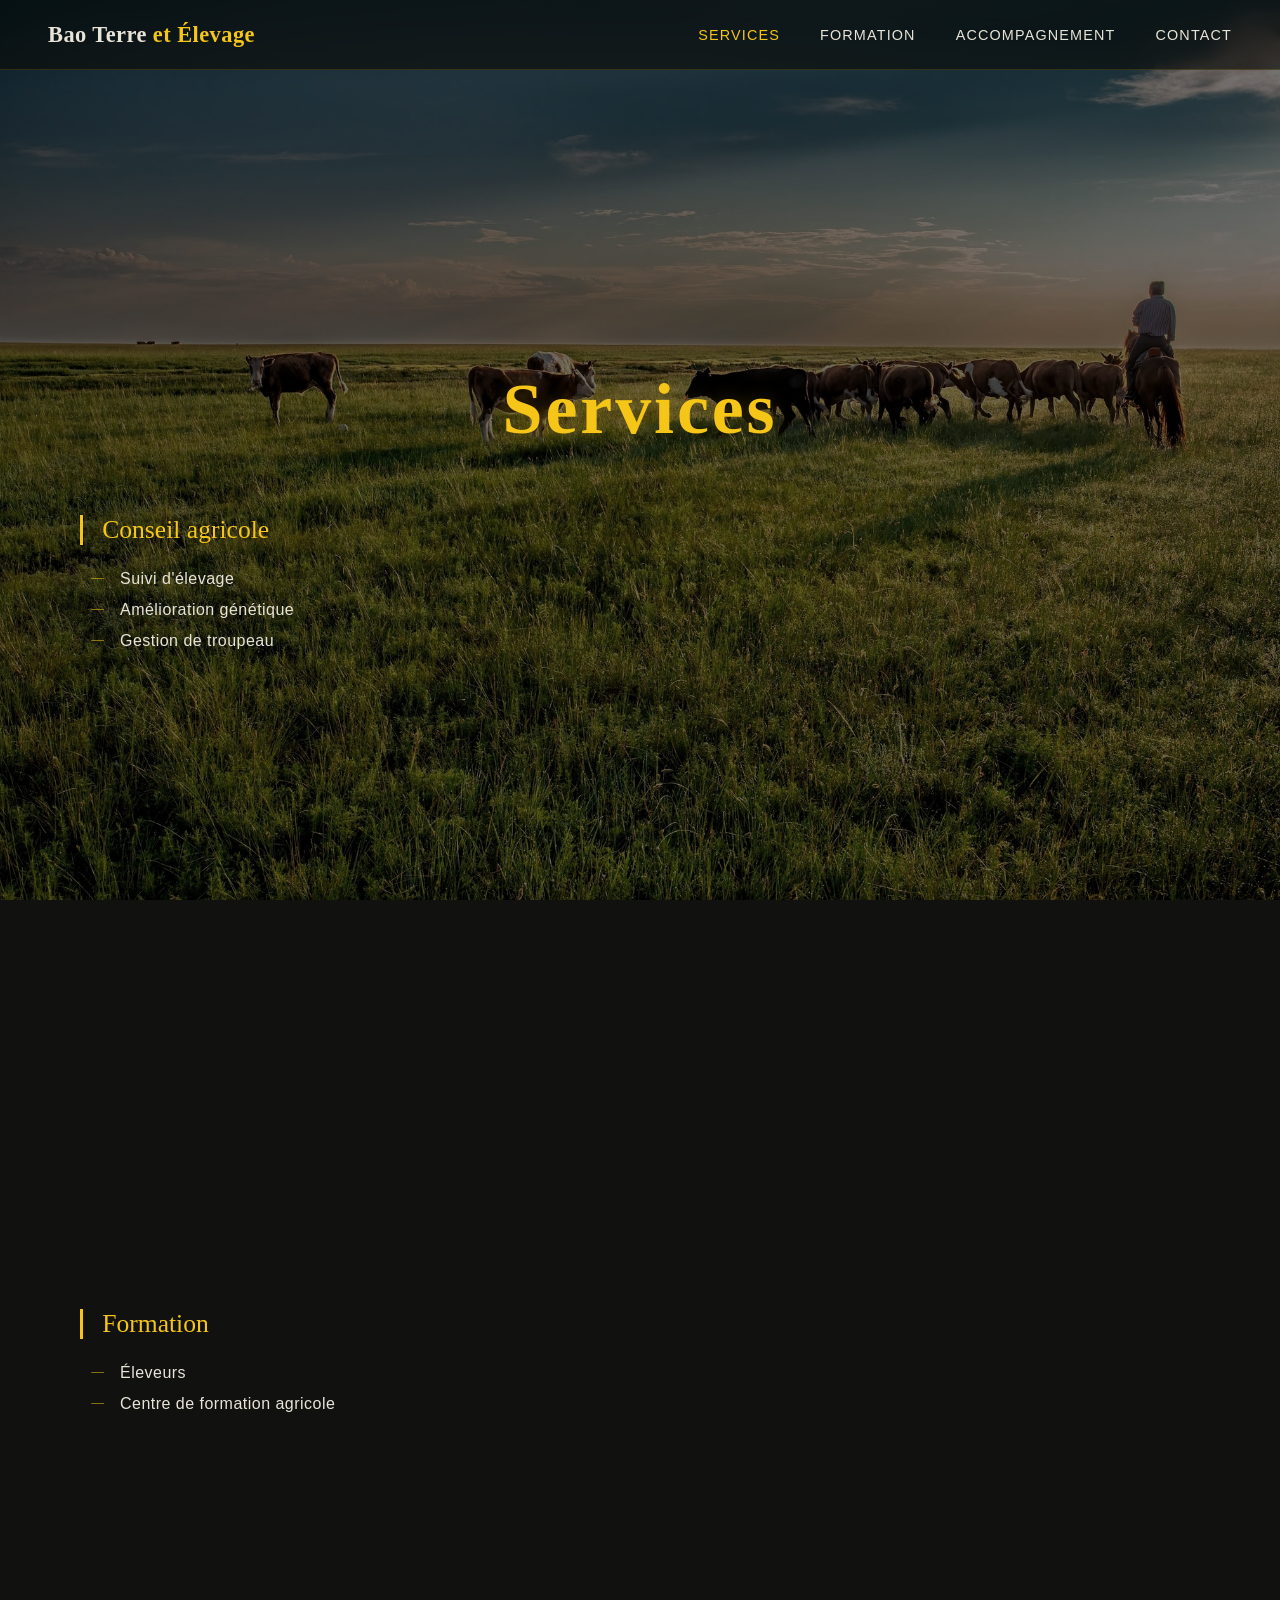
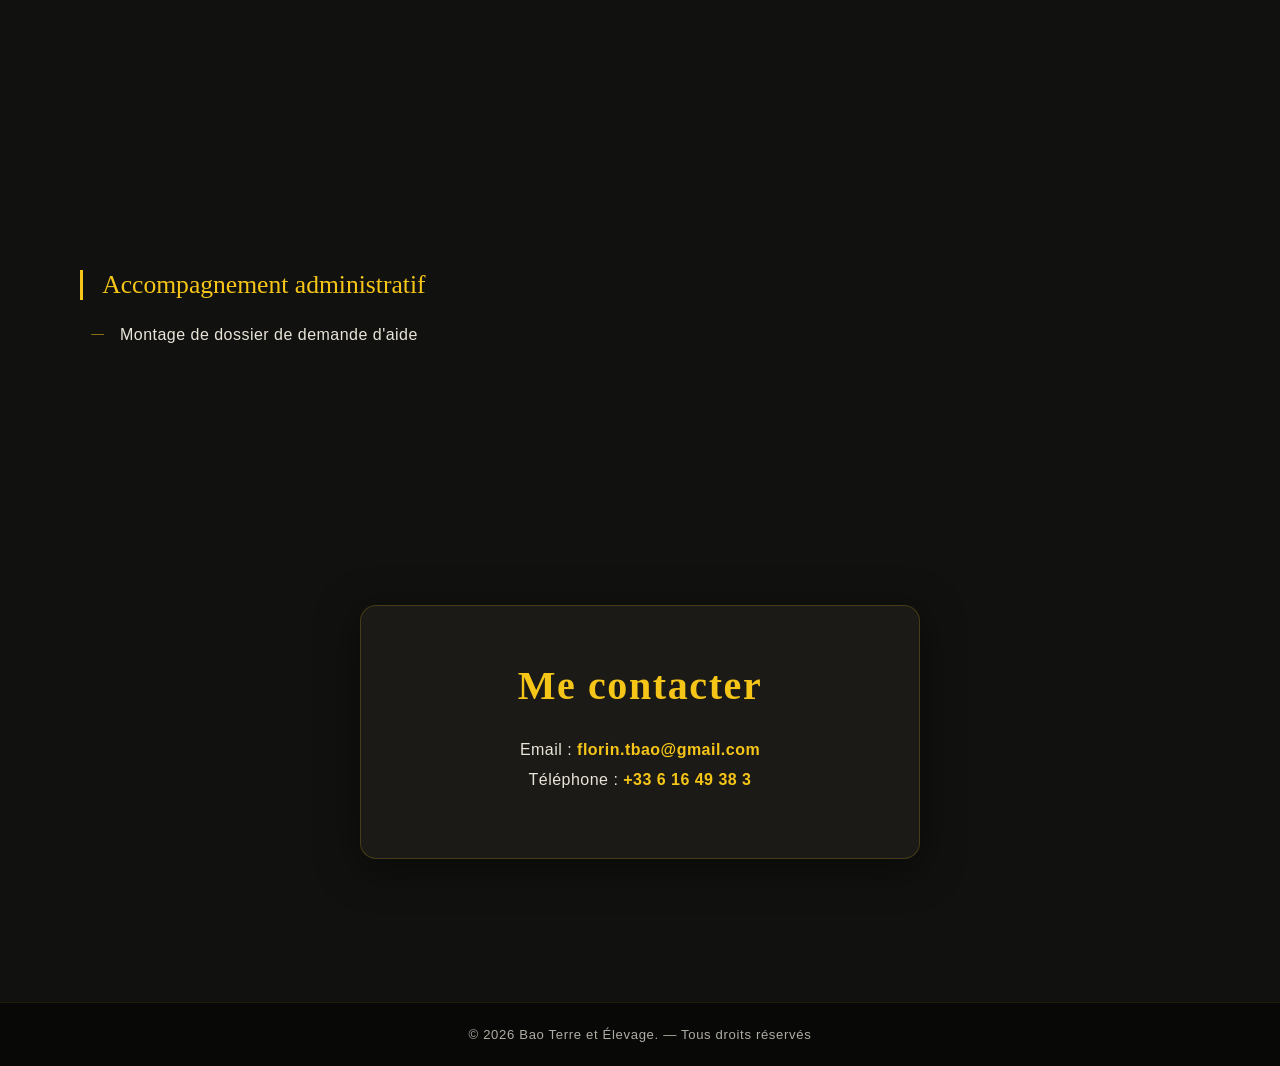
==== index.html @ 06ce4ae7 "update" ====
<!DOCTYPE html>
<html lang="fr">

<head>
    <meta charset="UTF-8">
    <meta name="viewport" content="width=device-width, initial-scale=1.0">
    <title>Bao Terre et Élevage</title>
    <link rel="stylesheet" href="style.css">
    <meta name="google-site-verification" content="wOjjCbcSvOxPeCUPEWDc3gzyTgYPYAbH4DZoTbmp6Kk" />
</head>

<body>
    <img src="Background/backroundimage.jpg" alt="backroundimage">
    
        <header>
        <div class="menu" id="menu">
            <a href="#" class="logo">Bao Terre <span>et</span> <span>Élevage</span></a>
        </div>
        <nav class="nav_link">
            <ul >
                <li><a href="#service" >Services</a></li>
                <li><a href="#formation" >Formation</a></li>
                <li><a href="#admin" >Accompagnement</a></li>
                <li><a href="#contact" >Contact</a></li>
            </ul>

        </nav>
    </header>
    <main>
        <section class="service" id="service">
            <h1>Services</h1>
            <h3>Conseil agricole</h3>
            <ul>
                <li>Suivi d'élevage</li>
                <li>Amélioration génétique</li>
                <li>Gestion de troupeau</li>
            </ul>

        </section>
        <section class="formation" id="formation">
            <h3>Formation</h3>
            <ul>
                <li>Éleveurs</li>
                <li>Centre de formation agricole</li>
            </ul>
        </section>
        <section class="admin" id="admin">
            <h3>Accompagnement administratif</h3>
            <ul>
                <li>Montage de dossier de demande d'aide</li>
            </ul>
        </section>
                <section class="contact" id="contact">
            <div class="contact-card">
                <h1>Me contacter</h1>
                <p>Email : <a href="mailto:florin.tbao@gmail.com">florin.tbao@gmail.com</a></p>
                <p>Téléphone : <a href="tel:+33616493833">+33 6 16 49 38 3</a></p>
            </div>
        </section>
    </main>

    <footer class="footer">
        <p><p class="footer__copy">© 2026 Bao Terre et Élevage. — Tous droits réservés</p> </p>
    </footer>

    <script src="script.js"></script>
</body>

</html>
---- style.css ----
*, *::before, *::after {
  margin: 0;
  padding: 0;
  box-sizing: border-box;
}

:root {
  --gold: #f5c518;
  --gold-light: #ffd740;
  --dark: #111110;
  --dark-card: rgba(30, 28, 24, 0.88);
  --text-light: #e8e4d8;
  --text-muted: rgba(232, 228, 216, 0.75);
  --font-display: 'Playfair Display', Georgia, serif;
  --font-body: 'Lato', 'Helvetica Neue', sans-serif;
}

html {
  scroll-behavior: smooth;
}

body {
  font-family: var(--font-body);
  background-color: var(--dark);
  color: var(--text-light);
  overflow-x: hidden;
}

@import url('https://fonts.googleapis.com/css2?family=Playfair+Display:wght@400;700&family=Lato:wght@300;400;700&display=swap');


body > img:first-child {
  position: fixed;
  top: 0;
  left: 0;
  width: 100%;
  height: 100%;
  object-fit: cover;
  z-index: -2;
  filter: brightness(0.45) saturate(0.9);
}


header {
  position: fixed;
  top: 0;
  left: 0;
  width: 100%;
  z-index: 100;
  display: flex;
  align-items: center;
  justify-content: space-between;
  padding: 0 3rem;
  height: 70px;
  background: rgba(10, 10, 8, 0.6);
  backdrop-filter: blur(10px);
  -webkit-backdrop-filter: blur(10px);
  border-bottom: 1px solid rgba(245, 197, 24, 0.15);
  transition: background 0.3s ease;
}

header.scrolled {
  background: rgba(10, 10, 8, 0.92);
}

.logo {
  font-family: var(--font-display);
  font-size: 1.4rem;
  font-weight: 700;
  color: var(--text-light);
  text-decoration: none;
  letter-spacing: 0.02em;
}

.logo span {
  color: var(--gold);
}

.nav_link ul {
  display: flex;
  list-style: none;
  gap: 2.5rem;
}

.nav_link a {
  font-family: var(--font-body);
  font-size: 0.9rem;
  font-weight: 400;
  letter-spacing: 0.08em;
  text-transform: uppercase;
  color: var(--text-light);
  text-decoration: none;
  position: relative;
  transition: color 0.25s ease;
}

.nav_link a::after {
  content: '';
  position: absolute;
  bottom: -4px;
  left: 0;
  width: 0;
  height: 1px;
  background: var(--gold);
  transition: width 0.3s ease;
}

.nav_link a:hover {
  color: var(--gold);
}

.nav_link a:hover::after {
  width: 100%;
}


main {
  padding-top: 70px;
}


section {
  min-height: 100vh;
  display: flex;
  flex-direction: column;
  justify-content: center;
  padding: 6rem 5rem;
  position: relative;
}


.service {
  padding-top: 8rem;
}

.service h1 {
  font-family: var(--font-display);
  font-size: clamp(2.5rem, 6vw, 4.5rem);
  font-weight: 700;
  color: var(--gold);
  text-align: center;
  margin-bottom: 4rem;
  letter-spacing: 0.04em;
  text-shadow: 0 2px 20px rgba(245, 197, 24, 0.3);
  opacity: 0;
  transform: translateY(30px);
  animation: fadeUp 0.8s ease forwards 0.2s;
}

.service h3,
.formation h3,
.admin h3 {
  font-family: var(--font-display);
  font-size: clamp(1.2rem, 2.5vw, 1.6rem);
  font-weight: 400;
  color: var(--gold);
  margin-bottom: 1.2rem;
  padding-left: 1.2rem;
  border-left: 3px solid var(--gold);
  opacity: 0;
  transform: translateX(-20px);
  animation: fadeRight 0.7s ease forwards 0.4s;
}

.service ul,
.formation ul,
.admin ul {
  list-style: none;
  padding-left: 1.5rem;
  margin-bottom: 3rem;
  opacity: 0;
  animation: fadeUp 0.7s ease forwards 0.6s;
}

.service ul li,
.formation ul li,
.admin ul li {
  font-size: 1rem;
  font-weight: 300;
  color: var(--text-light);
  padding: 0.4rem 0;
  padding-left: 1rem;
  letter-spacing: 0.03em;
  position: relative;
}

.service ul li::before,
.formation ul li::before,
.admin ul li::before {
  content: '—';
  position: absolute;
  left: -0.8rem;
  color: var(--gold);
  opacity: 0.6;
  font-size: 0.8rem;
}


.formation {
  padding-top: 2rem;
}


.admin {
  min-height: auto;
  padding-top: 0;
  padding-bottom: 4rem;
}


.contact {
  min-height: 60vh;
  justify-content: center;
  align-items: center;
  padding: 4rem 2rem;
}

.contact-card {
  background: var(--dark-card);
  border: 1px solid rgba(245, 197, 24, 0.2);
  border-radius: 16px;
  padding: 3.5rem 4rem;
  text-align: center;
  max-width: 560px;
  width: 100%;
  backdrop-filter: blur(16px);
  -webkit-backdrop-filter: blur(16px);
  box-shadow: 0 8px 40px rgba(0, 0, 0, 0.5);
  opacity: 0;
  transform: translateY(40px);
  animation: fadeUp 0.9s ease forwards 0.2s;
}

.contact h1 {
  font-family: var(--font-display);
  font-size: clamp(1.8rem, 4vw, 2.5rem);
  font-weight: 700;
  color: var(--gold);
  margin-bottom: 2rem;
  letter-spacing: 0.04em;
}

.contact p {
  font-size: 1rem;
  font-weight: 300;
  color: var(--text-light);
  margin-bottom: 0.8rem;
  letter-spacing: 0.03em;
}

.contact a {
  color: var(--gold);
  text-decoration: none;
  font-weight: 700;
  transition: color 0.2s ease, text-shadow 0.2s ease;
}

.contact a:hover {
  color: var(--gold-light);
  text-shadow: 0 0 12px rgba(245, 197, 24, 0.5);
}


.footer {
  background: rgba(8, 8, 6, 0.85);
  border-top: 1px solid rgba(245, 197, 24, 0.1);
  padding: 1.5rem 2rem;
  text-align: center;
}

.footer__copy {
  font-size: 0.82rem;
  font-weight: 300;
  color: var(--text-muted);
  letter-spacing: 0.05em;
}


@keyframes fadeUp {
  to {
    opacity: 1;
    transform: translateY(0);
  }
}

@keyframes fadeRight {
  to {
    opacity: 1;
    transform: translateX(0);
  }
}


.reveal {
  opacity: 0;
  transform: translateY(30px);
  transition: opacity 0.7s ease, transform 0.7s ease;
}

.reveal.visible {
  opacity: 1;
  transform: translateY(0);
}


@media (max-width: 768px) {
  header {
    padding: 0 1.5rem;
    flex-wrap: wrap;
    height: auto;
    padding-top: 1rem;
    padding-bottom: 1rem;
    gap: 0.8rem;
  }

  .nav_link ul {
    gap: 1.2rem;
  }

  .nav_link a {
    font-size: 0.8rem;
  }

  section {
    padding: 5rem 2rem;
  }

  .contact-card {
    padding: 2.5rem 2rem;
  }
}
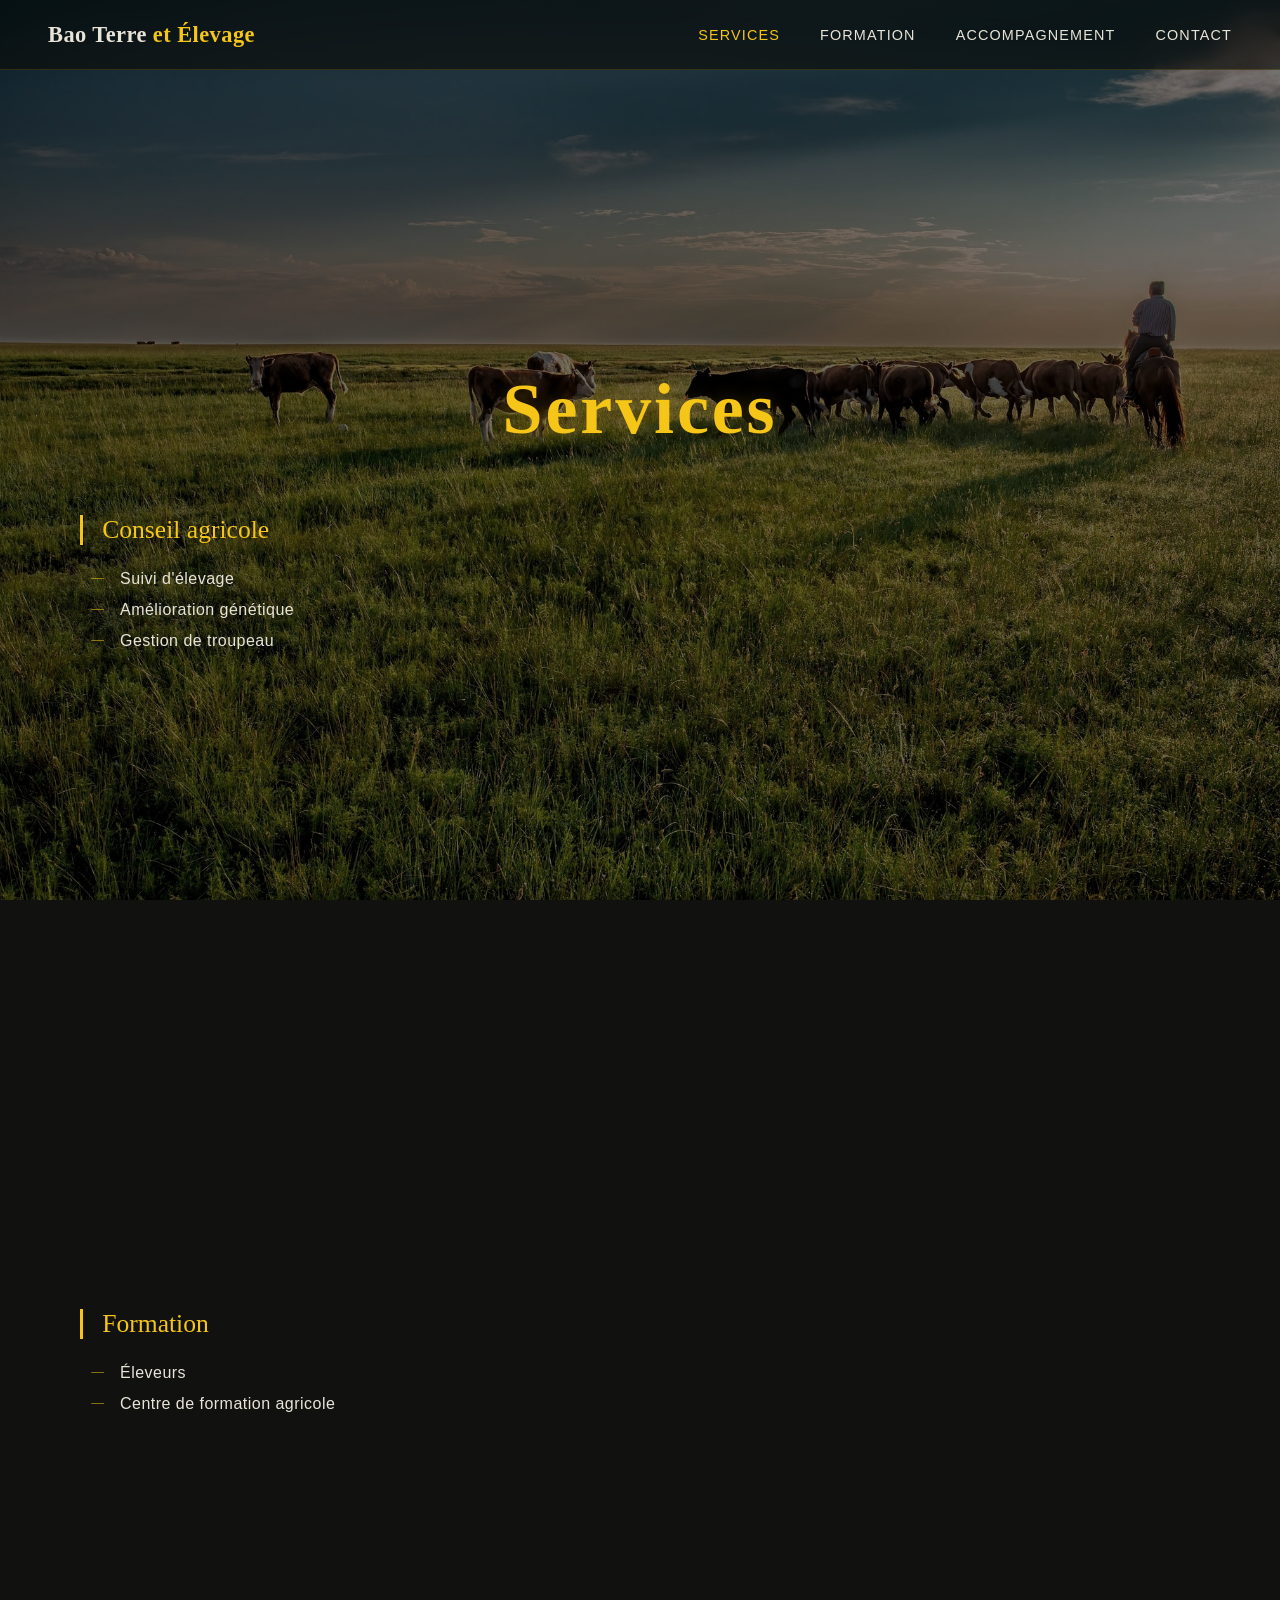
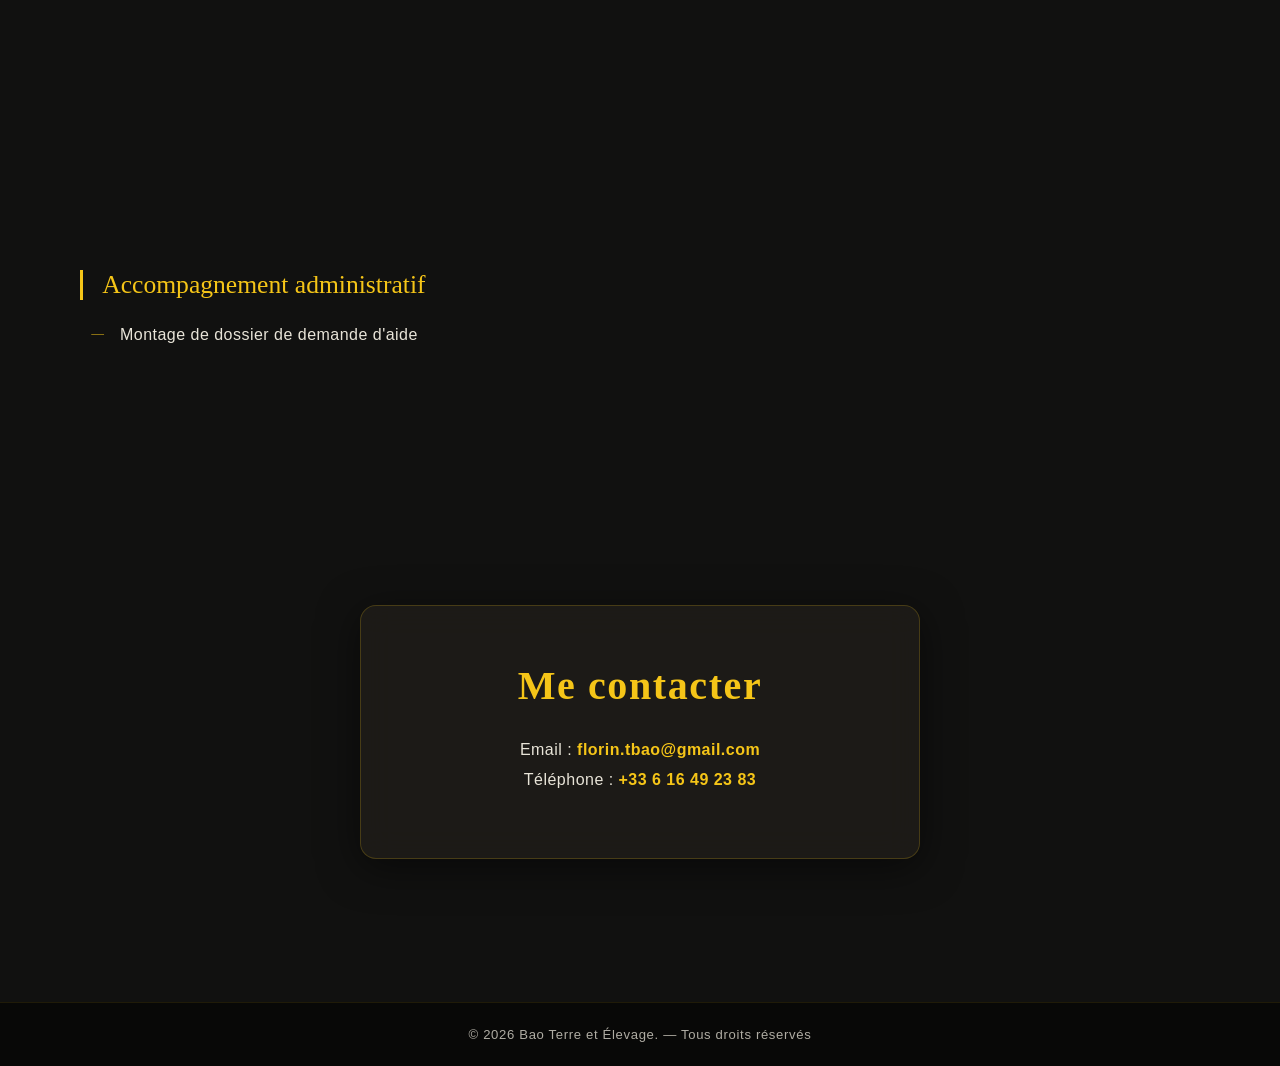
==== commit 5eebec53: "number changed" ====
--- a/index.html
+++ b/index.html
@@ -4,24 +4,29 @@
 <head>
     <meta charset="UTF-8">
     <meta name="viewport" content="width=device-width, initial-scale=1.0">
-    <title>Bao Terre et Élevage</title>
+    <title>Bao Terre et Élevage - Conseil agricole, formation et élevage</title>
+    <meta name="description" content="Baoterre propose des services agricoles, formation et suivi d’élevage.">
     <link rel="stylesheet" href="style.css">
     <meta name="google-site-verification" content="wOjjCbcSvOxPeCUPEWDc3gzyTgYPYAbH4DZoTbmp6Kk" />
+    <link rel="apple-touch-icon" sizes="180x180" href="/apple-touch-icon.png">
+    <link rel="icon" type="image/png" sizes="32x32" href="/favicon-32x32.png">
+    <link rel="icon" type="image/png" sizes="16x16" href="/favicon-16x16.png">
+    <link rel="manifest" href="/site.webmanifest">
 </head>
 
 <body>
-    <img src="Background/backroundimage.jpg" alt="backroundimage">
-    
-        <header>
+    <img src="Background/backroundimage.jpg" alt="photo bao terre et élevage">
+
+    <header>
         <div class="menu" id="menu">
             <a href="#" class="logo">Bao Terre <span>et</span> <span>Élevage</span></a>
         </div>
         <nav class="nav_link">
-            <ul >
-                <li><a href="#service" >Services</a></li>
-                <li><a href="#formation" >Formation</a></li>
-                <li><a href="#admin" >Accompagnement</a></li>
-                <li><a href="#contact" >Contact</a></li>
+            <ul>
+                <li><a href="#service">Services</a></li>
+                <li><a href="#formation">Formation</a></li>
+                <li><a href="#admin">Accompagnement</a></li>
+                <li><a href="#contact">Contact</a></li>
             </ul>
 
         </nav>
@@ -50,17 +55,17 @@
                 <li>Montage de dossier de demande d'aide</li>
             </ul>
         </section>
-                <section class="contact" id="contact">
+        <section class="contact" id="contact">
             <div class="contact-card">
                 <h1>Me contacter</h1>
                 <p>Email : <a href="mailto:florin.tbao@gmail.com">florin.tbao@gmail.com</a></p>
-                <p>Téléphone : <a href="tel:+33616493833">+33 6 16 49 38 3</a></p>
+                <p>Téléphone : <a href="tel:+33616492383">+33 6 16 49 23 83</a></p>
             </div>
         </section>
     </main>
 
     <footer class="footer">
-        <p><p class="footer__copy">© 2026 Bao Terre et Élevage. — Tous droits réservés</p> </p>
+        <p class="footer__copy">© 2026 Bao Terre et Élevage. — Tous droits réservés</p>
     </footer>
 
     <script src="script.js"></script>
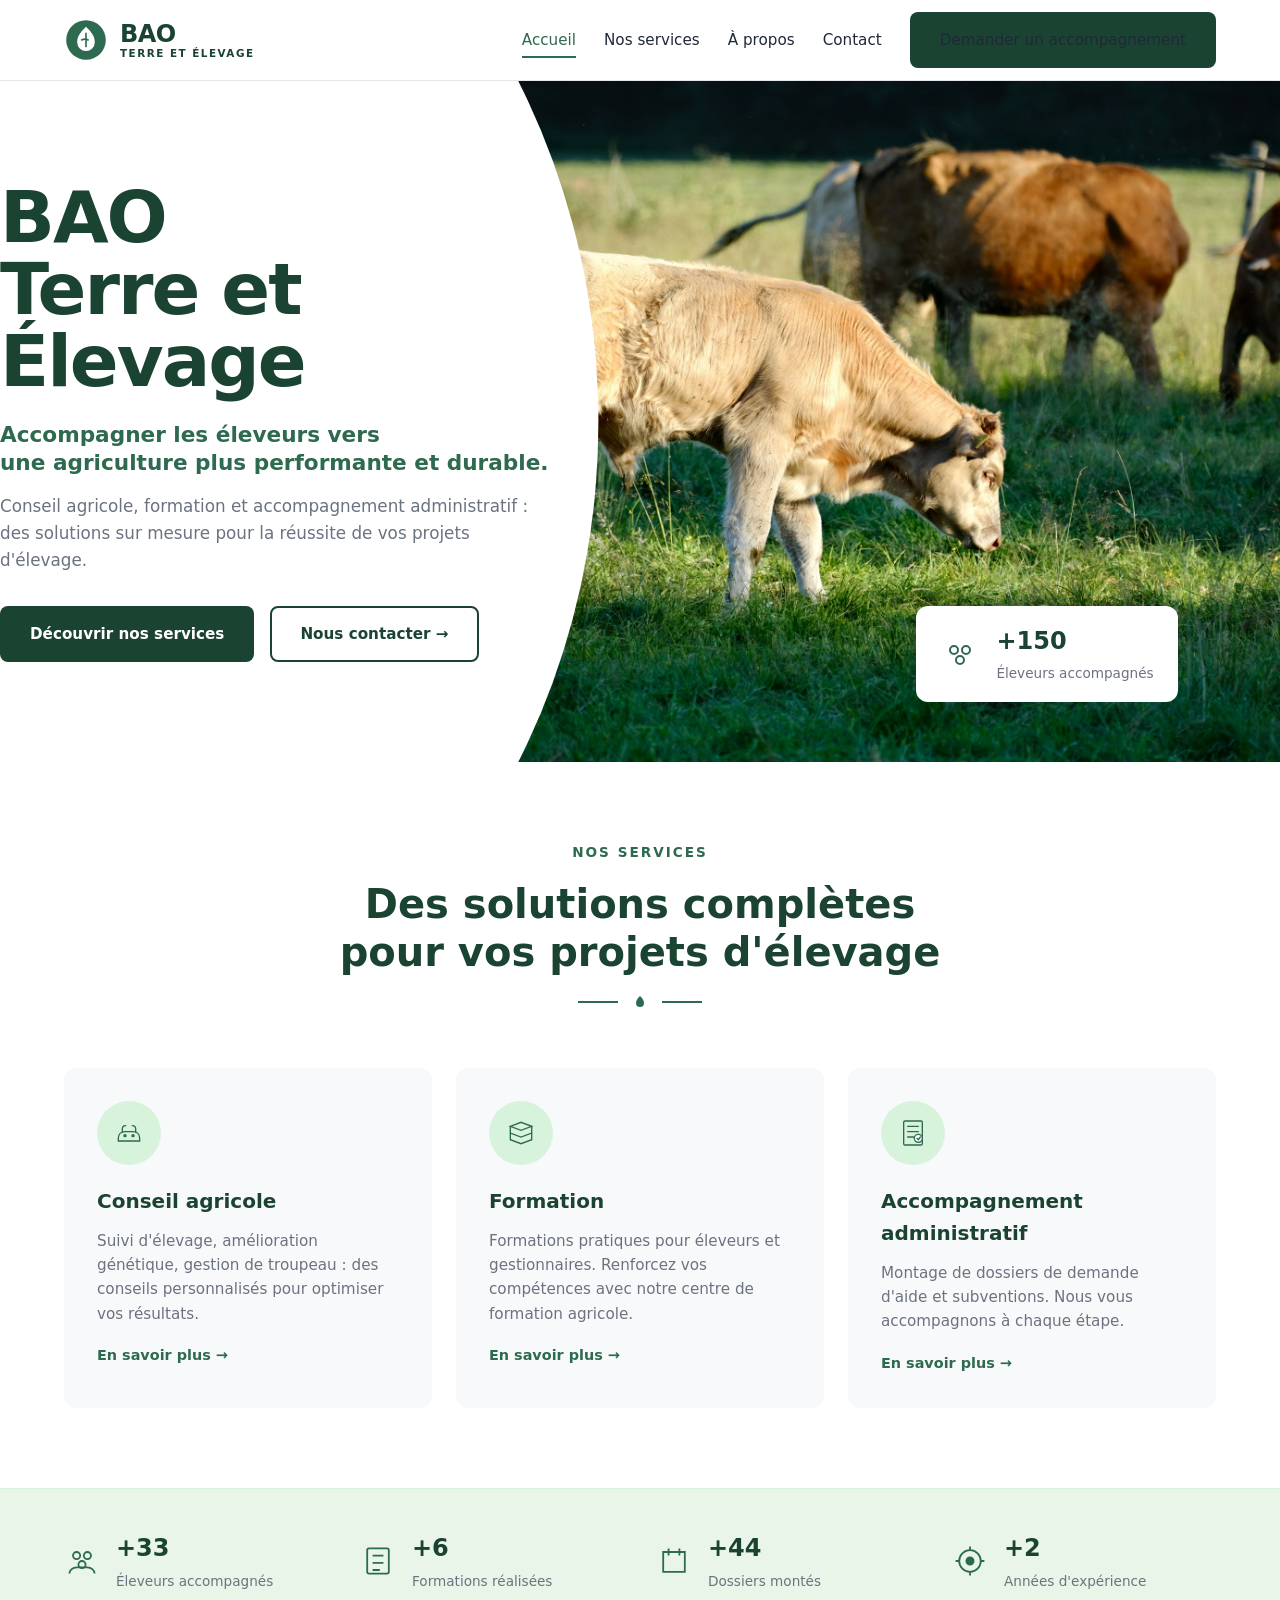
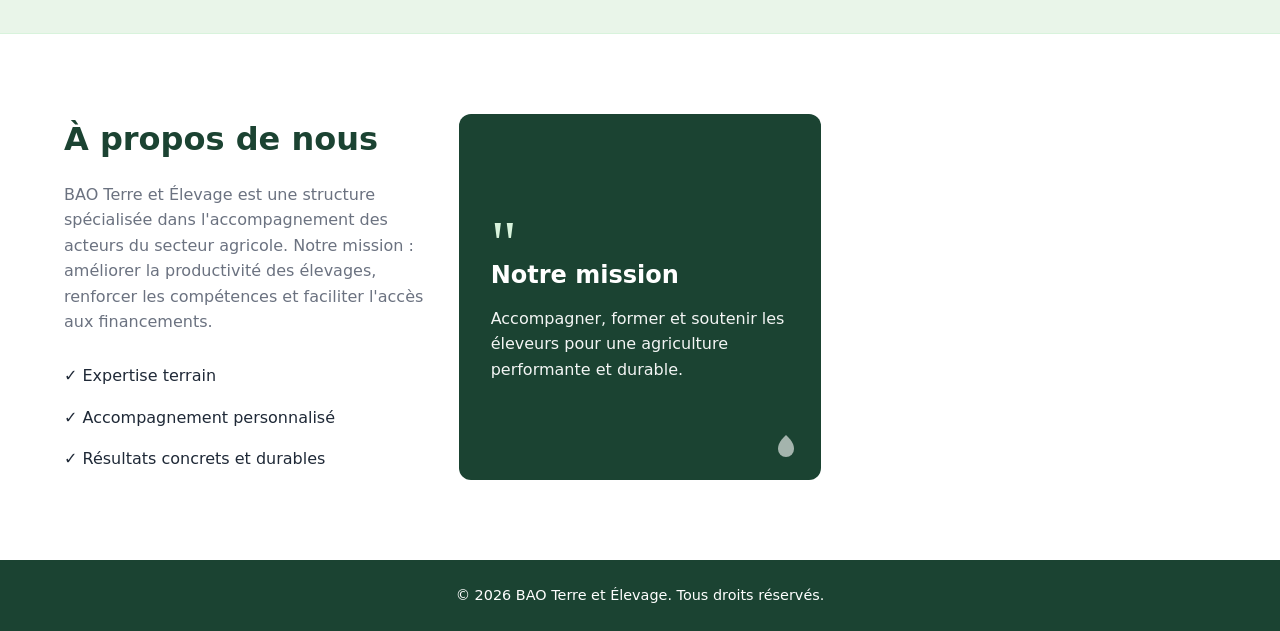
==== commit 9790ed91: "new update" ====
--- a/index.html
+++ b/index.html
@@ -1,74 +1,188 @@
 <!DOCTYPE html>
 <html lang="fr">
-
 <head>
     <meta charset="UTF-8">
     <meta name="viewport" content="width=device-width, initial-scale=1.0">
-    <title>Bao Terre et Élevage - Conseil agricole, formation et élevage</title>
-    <meta name="description" content="Baoterre propose des services agricoles, formation et suivi d’élevage.">
+    <meta name="description" content="BAO Terre et Élevage : Accompagner les éleveurs vers une agriculture performante et durable à Mayotte.">
+    <title>BAO Terre et Élevage - Accueil</title>
     <link rel="stylesheet" href="style.css">
-    <meta name="google-site-verification" content="wOjjCbcSvOxPeCUPEWDc3gzyTgYPYAbH4DZoTbmp6Kk" />
-    <link rel="apple-touch-icon" sizes="180x180" href="/apple-touch-icon.png">
-    <link rel="icon" type="image/png" sizes="32x32" href="/favicon-32x32.png">
-    <link rel="icon" type="image/png" sizes="16x16" href="/favicon-16x16.png">
-    <link rel="manifest" href="/site.webmanifest">
 </head>
+<body>
+    <header class="header">
+        <div class="container navbar">
+            <a href="index.html" class="logo">
+                <svg class="logo-icon" viewBox="0 0 40 40" fill="none" xmlns="http://www.w3.org/2000/svg">
+                    <circle cx="20" cy="20" r="18" fill="#2D6A4F"/>
+                    <path d="M20 8c-4 4-8 8-8 14a8 8 0 0016 0c0-6-4-10-8-14z" fill="#fff"/>
+                    <path d="M20 14v12M16 20c2-1 4-1 6 0" stroke="#2D6A4F" stroke-width="1.5" stroke-linecap="round"/>
+                </svg>
+                <div class="logo-text">
+                    <span class="logo-title">BAO</span>
+                    <span class="logo-subtitle">TERRE ET ÉLEVAGE</span>
+                </div>
+            </a>
+            <button class="menu-toggle" aria-label="Menu">☰</button>
+            <nav class="nav-links">
+                <a href="index.html" class="active">Accueil</a>
+                <a href="services.html">Nos services</a>
+                <a href="about.html">À propos</a>
 
-<body>
-    <img src="Background/backroundimage.jpg" alt="photo bao terre et élevage">
+                <a href="contact.html">Contact</a>
+                <a href="forms.html" class="btn btn-primary">Demander un accompagnement</a>
+            </nav>
+        </div>
+    </header>
 
-    <header>
-        <div class="menu" id="menu">
-            <a href="#" class="logo">Bao Terre <span>et</span> <span>Élevage</span></a>
-        </div>
-        <nav class="nav_link">
-            <ul>
-                <li><a href="#service">Services</a></li>
-                <li><a href="#formation">Formation</a></li>
-                <li><a href="#admin">Accompagnement</a></li>
-                <li><a href="#contact">Contact</a></li>
-            </ul>
+    <main>
+        <!-- HERO -->
+        <section class="hero">
+            <div class="hero-bg">
+                <img src="images/hero-img.jpg" alt="Vaches dans un pré">
+            </div>
+            <div class="hero-shape"></div>
+            <div class="hero-content">
+                <h1 class="hero-title">BAO<br>Terre et Élevage</h1>
+                <p class="hero-subtitle">Accompagner les éleveurs vers<br>une agriculture plus performante et durable.</p>
+                <p class="hero-desc">Conseil agricole, formation et accompagnement administratif : des solutions sur mesure pour la réussite de vos projets d'élevage.</p>
+                <div class="hero-buttons">
+                    <a href="services.html" class="btn btn-primary">Découvrir nos services</a>
+                    <a href="contact.html" class="btn btn-outline">Nous contacter →</a>
+                </div>
+            </div>
+            <div class="hero-badge">
+                <svg viewBox="0 0 40 40" width="40" height="40" fill="none">
+                    <circle cx="14" cy="16" r="4" stroke="#2D6A4F" stroke-width="2"/>
+                    <circle cx="26" cy="16" r="4" stroke="#2D6A4F" stroke-width="2"/>
+                    <circle cx="20" cy="26" r="4" stroke="#2D6A4F" stroke-width="2"/>
+                </svg>
+                <div>
+                    <strong>+150</strong>
+                    <span>Éleveurs accompagnés</span>
+                </div>
+            </div>
+        </section>
 
-        </nav>
-    </header>
-    <main>
-        <section class="service" id="service">
-            <h1>Services</h1>
-            <h3>Conseil agricole</h3>
-            <ul>
-                <li>Suivi d'élevage</li>
-                <li>Amélioration génétique</li>
-                <li>Gestion de troupeau</li>
-            </ul>
+        <!-- SERVICES -->
+        <section class="section services">
+            <div class="container">
+                <div class="section-header">
+                    <span class="section-label">NOS SERVICES</span>
+                    <h2>Des solutions complètes<br>pour vos projets d'élevage</h2>
+                    <div class="section-divider">
+                        <span></span><svg viewBox="0 0 20 20" width="20" height="20"><path d="M10 4c-2 2-4 4-4 7a4 4 0 008 0c0-3-2-5-4-7z" fill="#2D6A4F"/></svg><span></span>
+                    </div>
+                </div>
+                <div class="services-grid">
+                    <article class="service-card">
+                        <div class="service-icon">
+                            <svg viewBox="0 0 48 48" fill="none" stroke="#2D6A4F" stroke-width="2" stroke-linecap="round">
+                                <path d="M8 32c0-6 4-10 10-10h12c6 0 10 4 10 10v4H8v-4z"/>
+                                <path d="M14 22v-4c0-3 2-5 5-5M34 22v-4c0-3-2-5-5-5"/>
+                                <circle cx="18" cy="28" r="1.5" fill="#2D6A4F"/>
+                                <circle cx="30" cy="28" r="1.5" fill="#2D6A4F"/>
+                            </svg>
+                        </div>
+                        <h3>Conseil agricole</h3>
+                        <p>Suivi d'élevage, amélioration génétique, gestion de troupeau : des conseils personnalisés pour optimiser vos résultats.</p>
+                        <a href="services.html" class="service-link">En savoir plus →</a>
+                    </article>
+                    <article class="service-card">
+                        <div class="service-icon">
+                            <svg viewBox="0 0 48 48" fill="none" stroke="#2D6A4F" stroke-width="2" stroke-linecap="round">
+                                <path d="M8 14l16-6 16 6-16 6-16-6z"/>
+                                <path d="M8 14v10l16 6 16-6V14"/>
+                                <path d="M8 24v10l16 6 16-6V24"/>
+                            </svg>
+                        </div>
+                        <h3>Formation</h3>
+                        <p>Formations pratiques pour éleveurs et gestionnaires. Renforcez vos compétences avec notre centre de formation agricole.</p>
+                        <a href="formations.html" class="service-link">En savoir plus →</a>
+                    </article>
+                    <article class="service-card">
+                        <div class="service-icon">
+                            <svg viewBox="0 0 48 48" fill="none" stroke="#2D6A4F" stroke-width="2" stroke-linecap="round">
+                                <rect x="10" y="6" width="28" height="36" rx="2"/>
+                                <path d="M16 14h16M16 22h16M16 30h10"/>
+                                <circle cx="32" cy="32" r="6" fill="#fff"/>
+                                <path d="M30 32l2 2 3-4" stroke-width="2"/>
+                            </svg>
+                        </div>
+                        <h3>Accompagnement administratif</h3>
+                        <p>Montage de dossiers de demande d'aide et subventions. Nous vous accompagnons à chaque étape.</p>
+                        <a href="services.html" class="service-link">En savoir plus →</a>
+                    </article>
+                </div>
+            </div>
+        </section>
 
+        <!-- STATS -->
+        <section class="stats">
+            <div class="container stats-grid">
+                <div class="stat-item">
+                    <svg viewBox="0 0 40 40" width="36" height="36" fill="none" stroke="#2D6A4F" stroke-width="2">
+                        <circle cx="14" cy="14" r="4"/><circle cx="26" cy="14" r="4"/><circle cx="20" cy="24" r="4"/>
+                        <path d="M6 34c0-4 4-7 8-7h12c4 0 8 3 8 7"/>
+                    </svg>
+                    <div><strong>+150</strong><span>Éleveurs accompagnés</span></div>
+                </div>
+                <div class="stat-item">
+                    <svg viewBox="0 0 40 40" width="36" height="36" fill="none" stroke="#2D6A4F" stroke-width="2">
+                        <rect x="8" y="6" width="24" height="28" rx="2"/><path d="M14 14h12M14 22h12M14 30h8"/>
+                    </svg>
+                    <div><strong>+30</strong><span>Formations réalisées</span></div>
+                </div>
+                <div class="stat-item">
+                    <svg viewBox="0 0 40 40" width="36" height="36" fill="none" stroke="#2D6A4F" stroke-width="2">
+                        <path d="M8 10h24v22H8z"/><path d="M14 6v8M26 6v8"/>
+                    </svg>
+                    <div><strong>+200</strong><span>Dossiers montés</span></div>
+                </div>
+                <div class="stat-item">
+                    <svg viewBox="0 0 40 40" width="36" height="36" fill="none" stroke="#2D6A4F" stroke-width="2">
+                        <circle cx="20" cy="20" r="12"/><circle cx="20" cy="20" r="4" fill="#2D6A4F"/>
+                        <path d="M20 4v4M20 32v4M4 20h4M32 20h4"/>
+                    </svg>
+                    <div><strong>+10</strong><span>Années d'expérience</span></div>
+                </div>
+            </div>
         </section>
-        <section class="formation" id="formation">
-            <h3>Formation</h3>
-            <ul>
-                <li>Éleveurs</li>
-                <li>Centre de formation agricole</li>
-            </ul>
-        </section>
-        <section class="admin" id="admin">
-            <h3>Accompagnement administratif</h3>
-            <ul>
-                <li>Montage de dossier de demande d'aide</li>
-            </ul>
-        </section>
-        <section class="contact" id="contact">
-            <div class="contact-card">
-                <h1>Me contacter</h1>
-                <p>Email : <a href="mailto:florin.tbao@gmail.com">florin.tbao@gmail.com</a></p>
-                <p>Téléphone : <a href="tel:+33616492383">+33 6 16 49 23 83</a></p>
+
+        <!-- ABOUT -->
+        <section class="section about-preview">
+            <div class="container about-grid">
+                <div class="about-text">
+                    <h2>À propos de nous</h2>
+                    <p>BAO Terre et Élevage est une structure spécialisée dans l'accompagnement des acteurs du secteur agricole. Notre mission : améliorer la productivité des élevages, renforcer les compétences et faciliter l'accès aux financements.</p>
+                    <ul class="feature-list">
+                        <li>✓ Expertise terrain</li>
+                        <li>✓ Accompagnement personnalisé</li>
+                        <li>✓ Résultats concrets et durables</li>
+                    </ul>
+                </div>
+
+                <div class="mission-card">
+                    <div class="quote-mark">"</div>
+                    <h3>Notre mission</h3>
+                    <p>Accompagner, former et soutenir les éleveurs pour une agriculture performante et durable.</p>
+                    <svg class="leaf" viewBox="0 0 30 30" width="30" height="30">
+                        <path d="M15 5c-4 4-8 8-8 14a8 8 0 0016 0c0-6-4-10-8-14z" fill="#fff"/>
+                    </svg>
+                </div>
             </div>
         </section>
     </main>
 
     <footer class="footer">
-        <p class="footer__copy">© 2026 Bao Terre et Élevage. — Tous droits réservés</p>
+        <div class="container">
+            <p>© 2026 BAO Terre et Élevage. Tous droits réservés.</p>
+        </div>
     </footer>
 
+    <script>
+        document.querySelector('.menu-toggle').addEventListener('click', () => {
+            document.querySelector('.nav-links').classList.toggle('show');
+        });
+    </script>
     <script src="script.js"></script>
 </body>
-
 </html>
--- a/style.css
+++ b/style.css
@@ -1,332 +1,830 @@
-
-*, *::before, *::after {
-  margin: 0;
-  padding: 0;
-  box-sizing: border-box;
-}
-
+/* =========================================
+   RESET
+   ========================================= */
+*, *::before, *::after { margin: 0; padding: 0; box-sizing: border-box; }
+html { scroll-behavior: smooth; }
+
+/* =========================================
+   VARIABLES — Palette BAO Terre et Élevage
+   ========================================= */
 :root {
-  --gold: #f5c518;
-  --gold-light: #ffd740;
-  --dark: #111110;
-  --dark-card: rgba(30, 28, 24, 0.88);
-  --text-light: #e8e4d8;
-  --text-muted: rgba(232, 228, 216, 0.75);
-  --font-display: 'Playfair Display', Georgia, serif;
-  --font-body: 'Lato', 'Helvetica Neue', sans-serif;
-}
-
-html {
-  scroll-behavior: smooth;
+    --color-primary: #1B4332;       /* Vert très foncé (boutons, titres) */
+    --color-primary-mid: #2D6A4F;   /* Vert moyen (accents) */
+    --color-primary-light: #40916C; /* Vert clair hover */
+    --color-accent: #D8F3DC;        /* Vert très clair (fonds, icônes) */
+    --color-accent-soft: #E9F5E9;   /* Fond stats */
+    --color-bg: #FFFFFF;
+    --color-bg-soft: #F8F9FA;       /* Fond sections */
+    --color-text: #1F2937;
+    --color-muted: #6B7280;
+    --color-border: #E5E7EB;
+    
+    --font-main: 'Inter', 'Segoe UI', system-ui, sans-serif;
+    --font-display: 'Inter', system-ui, sans-serif;
+    
+    --container: 1200px;
+    --radius: 12px;
+    --radius-sm: 8px;
+    --shadow-sm: 0 2px 8px rgba(0,0,0,0.06);
+    --shadow-md: 0 8px 24px rgba(0,0,0,0.08);
+    --transition: all 0.3s ease;
 }
 
 body {
-  font-family: var(--font-body);
-  background-color: var(--dark);
-  color: var(--text-light);
-  overflow-x: hidden;
-}
-
-@import url('https://fonts.googleapis.com/css2?family=Playfair+Display:wght@400;700&family=Lato:wght@300;400;700&display=swap');
-
-
-body > img:first-child {
-  position: fixed;
-  top: 0;
-  left: 0;
-  width: 100%;
-  height: 100%;
-  object-fit: cover;
-  z-index: -2;
-  filter: brightness(0.45) saturate(0.9);
-}
-
-
-header {
-  position: fixed;
-  top: 0;
-  left: 0;
-  width: 100%;
-  z-index: 100;
-  display: flex;
-  align-items: center;
-  justify-content: space-between;
-  padding: 0 3rem;
-  height: 70px;
-  background: rgba(10, 10, 8, 0.6);
-  backdrop-filter: blur(10px);
-  -webkit-backdrop-filter: blur(10px);
-  border-bottom: 1px solid rgba(245, 197, 24, 0.15);
-  transition: background 0.3s ease;
-}
-
-header.scrolled {
-  background: rgba(10, 10, 8, 0.92);
+    font-family: var(--font-main);
+    background: var(--color-bg);
+    color: var(--color-text);
+    line-height: 1.6;
+    min-height: 100vh;
+    display: flex;
+    flex-direction: column;
+}
+
+.container { max-width: var(--container); margin: 0 auto; padding: 0 24px; }
+a { text-decoration: none; color: inherit; transition: var(--transition); }
+ul { list-style: none; }
+img { max-width: 100%; display: block; }
+
+/* =========================================
+   HEADER & NAV
+   ========================================= */
+.header {
+    background: var(--color-bg);
+    border-bottom: 1px solid var(--color-border);
+    position: sticky;
+    top: 0;
+    z-index: 100;
+}
+
+.navbar {
+    display: flex;
+    justify-content: space-between;
+    align-items: center;
+    height: 80px;
 }
 
 .logo {
-  font-family: var(--font-display);
-  font-size: 1.4rem;
-  font-weight: 700;
-  color: var(--text-light);
-  text-decoration: none;
-  letter-spacing: 0.02em;
-}
-
-.logo span {
-  color: var(--gold);
-}
-
-.nav_link ul {
-  display: flex;
-  list-style: none;
-  gap: 2.5rem;
-}
-
-.nav_link a {
-  font-family: var(--font-body);
-  font-size: 0.9rem;
-  font-weight: 400;
-  letter-spacing: 0.08em;
-  text-transform: uppercase;
-  color: var(--text-light);
-  text-decoration: none;
-  position: relative;
-  transition: color 0.25s ease;
-}
-
-.nav_link a::after {
-  content: '';
-  position: absolute;
-  bottom: -4px;
-  left: 0;
-  width: 0;
-  height: 1px;
-  background: var(--gold);
-  transition: width 0.3s ease;
-}
-
-.nav_link a:hover {
-  color: var(--gold);
-}
-
-.nav_link a:hover::after {
-  width: 100%;
-}
-
-
-main {
-  padding-top: 70px;
-}
-
-
-section {
-  min-height: 100vh;
-  display: flex;
-  flex-direction: column;
-  justify-content: center;
-  padding: 6rem 5rem;
-  position: relative;
-}
-
-
-.service {
-  padding-top: 8rem;
-}
-
-.service h1 {
-  font-family: var(--font-display);
-  font-size: clamp(2.5rem, 6vw, 4.5rem);
-  font-weight: 700;
-  color: var(--gold);
-  text-align: center;
-  margin-bottom: 4rem;
-  letter-spacing: 0.04em;
-  text-shadow: 0 2px 20px rgba(245, 197, 24, 0.3);
-  opacity: 0;
-  transform: translateY(30px);
-  animation: fadeUp 0.8s ease forwards 0.2s;
-}
-
-.service h3,
-.formation h3,
-.admin h3 {
-  font-family: var(--font-display);
-  font-size: clamp(1.2rem, 2.5vw, 1.6rem);
-  font-weight: 400;
-  color: var(--gold);
-  margin-bottom: 1.2rem;
-  padding-left: 1.2rem;
-  border-left: 3px solid var(--gold);
-  opacity: 0;
-  transform: translateX(-20px);
-  animation: fadeRight 0.7s ease forwards 0.4s;
-}
-
-.service ul,
-.formation ul,
-.admin ul {
-  list-style: none;
-  padding-left: 1.5rem;
-  margin-bottom: 3rem;
-  opacity: 0;
-  animation: fadeUp 0.7s ease forwards 0.6s;
-}
-
-.service ul li,
-.formation ul li,
-.admin ul li {
-  font-size: 1rem;
-  font-weight: 300;
-  color: var(--text-light);
-  padding: 0.4rem 0;
-  padding-left: 1rem;
-  letter-spacing: 0.03em;
-  position: relative;
-}
-
-.service ul li::before,
-.formation ul li::before,
-.admin ul li::before {
-  content: '—';
-  position: absolute;
-  left: -0.8rem;
-  color: var(--gold);
-  opacity: 0.6;
-  font-size: 0.8rem;
-}
-
-
-.formation {
-  padding-top: 2rem;
-}
-
-
-.admin {
-  min-height: auto;
-  padding-top: 0;
-  padding-bottom: 4rem;
-}
-
-
-.contact {
-  min-height: 60vh;
-  justify-content: center;
-  align-items: center;
-  padding: 4rem 2rem;
-}
-
-.contact-card {
-  background: var(--dark-card);
-  border: 1px solid rgba(245, 197, 24, 0.2);
-  border-radius: 16px;
-  padding: 3.5rem 4rem;
-  text-align: center;
-  max-width: 560px;
-  width: 100%;
-  backdrop-filter: blur(16px);
-  -webkit-backdrop-filter: blur(16px);
-  box-shadow: 0 8px 40px rgba(0, 0, 0, 0.5);
-  opacity: 0;
-  transform: translateY(40px);
-  animation: fadeUp 0.9s ease forwards 0.2s;
-}
-
-.contact h1 {
-  font-family: var(--font-display);
-  font-size: clamp(1.8rem, 4vw, 2.5rem);
-  font-weight: 700;
-  color: var(--gold);
-  margin-bottom: 2rem;
-  letter-spacing: 0.04em;
-}
-
-.contact p {
-  font-size: 1rem;
-  font-weight: 300;
-  color: var(--text-light);
-  margin-bottom: 0.8rem;
-  letter-spacing: 0.03em;
-}
-
-.contact a {
-  color: var(--gold);
-  text-decoration: none;
-  font-weight: 700;
-  transition: color 0.2s ease, text-shadow 0.2s ease;
-}
-
-.contact a:hover {
-  color: var(--gold-light);
-  text-shadow: 0 0 12px rgba(245, 197, 24, 0.5);
-}
-
-
+    display: flex;
+    align-items: center;
+    gap: 12px;
+}
+
+.logo-icon { width: 44px; height: 44px; }
+
+.logo-text { display: flex; flex-direction: column; line-height: 1; }
+.logo-title {
+    font-family: var(--font-display);
+    font-weight: 900;
+    font-size: 1.5rem;
+    color: var(--color-primary);
+    letter-spacing: -0.5px;
+}
+.logo-subtitle {
+    font-size: 0.65rem;
+    font-weight: 700;
+    color: var(--color-primary);
+    letter-spacing: 1.5px;
+    margin-top: 2px;
+}
+
+.nav-links {
+    display: flex;
+    align-items: center;
+    gap: 28px;
+}
+
+.nav-links a {
+    font-weight: 500;
+    font-size: 0.95rem;
+    color: var(--color-text);
+    position: relative;
+}
+
+.nav-links a:hover,
+.nav-links a.active { color: var(--color-primary-mid); }
+
+.nav-links a.active::after {
+    content: '';
+    position: absolute;
+    bottom: -6px;
+    left: 0;
+    width: 100%;
+    height: 2px;
+    background: var(--color-primary-mid);
+}
+
+.menu-toggle {
+    display: none;
+    background: none;
+    border: none;
+    font-size: 1.8rem;
+    cursor: pointer;
+    color: var(--color-primary);
+}
+
+/* =========================================
+   BUTTONS
+   ========================================= */
+.btn {
+    display: inline-block;
+    padding: 14px 28px;
+    border-radius: var(--radius-sm);
+    font-weight: 600;
+    font-size: 0.95rem;
+    text-align: center;
+    cursor: pointer;
+    border: 2px solid transparent;
+    transition: var(--transition);
+}
+
+.btn-primary {
+    background: var(--color-primary);
+    color: white;
+}
+.btn-primary:hover {
+    background: var(--color-primary-mid);
+    transform: translateY(-2px);
+    box-shadow: var(--shadow-md);
+}
+
+.btn-outline {
+    background: transparent;
+    border-color: var(--color-primary);
+    color: var(--color-primary);
+}
+.btn-outline:hover {
+    background: var(--color-primary);
+    color: white;
+}
+
+.btn-full { width: 100%; }
+
+/* =========================================
+   HERO
+   ========================================= */
+.hero {
+    position: relative;
+    min-height: 600px;
+    overflow: hidden;
+    background: var(--color-bg-soft);
+}
+
+.hero-bg {
+    position: absolute;
+    top: 0;
+    right: 0;
+    width: 65%;
+    height: 100%;
+}
+
+.hero-bg img {
+    width: 100%;
+    height: 100%;
+    object-fit: cover;
+}
+
+.hero-shape {
+    position: absolute;
+    top: 0;
+    left: 0;
+    width: 55%;
+    height: 100%;
+    background: var(--color-bg);
+    clip-path: ellipse(85% 100% at 0% 50%);
+    z-index: 1;
+}
+
+.hero-content {
+    position: relative;
+    z-index: 2;
+    padding: 100px 0;
+    max-width: 550px;
+   
+}
+
+.hero-title {
+    font-family: var(--font-display);
+    font-weight: 900;
+    font-size: 4.5rem;
+    line-height: 1;
+    color: var(--color-primary);
+    margin-bottom: 24px;
+    letter-spacing: -2px;
+}
+
+.hero-subtitle {
+    font-size: 1.35rem;
+    font-weight: 600;
+    color: var(--color-primary-mid);
+    line-height: 1.3;
+    margin-bottom: 16px;
+}
+
+.hero-desc {
+    color: var(--color-muted);
+    font-size: 1.05rem;
+    margin-bottom: 32px;
+}
+
+.hero-buttons { display: flex; gap: 16px; flex-wrap: wrap; }
+
+.hero-badge {
+    position: absolute;
+    bottom: 60px;
+    right: 8%;
+    z-index: 3;
+    background: white;
+    padding: 16px 24px;
+    border-radius: var(--radius);
+    box-shadow: var(--shadow-md);
+    display: flex;
+    align-items: center;
+    gap: 16px;
+}
+
+.hero-badge strong {
+    display: block;
+    font-size: 1.5rem;
+    color: var(--color-primary);
+    font-weight: 800;
+}
+
+.hero-badge span {
+    font-size: 0.85rem;
+    color: var(--color-muted);
+}
+
+/* =========================================
+   SECTIONS
+   ========================================= */
+.section { padding: 80px 0; }
+
+.section-header { text-align: center; margin-bottom: 56px; }
+
+.section-label {
+    display: block;
+    font-size: 0.85rem;
+    font-weight: 700;
+    color: var(--color-primary-mid);
+    letter-spacing: 2px;
+    margin-bottom: 16px;
+}
+
+.section-header h2 {
+    font-family: var(--font-display);
+    font-weight: 800;
+    font-size: 2.5rem;
+    color: var(--color-primary);
+    line-height: 1.2;
+    margin-bottom: 16px;
+}
+
+.section-divider {
+    display: flex;
+    align-items: center;
+    justify-content: center;
+    gap: 12px;
+}
+
+.section-divider span {
+    width: 40px;
+    height: 2px;
+    background: var(--color-primary-mid);
+}
+
+/* =========================================
+   SERVICES
+   ========================================= */
+.services-grid {
+    display: grid;
+    grid-template-columns: repeat(3, 1fr);
+    gap: 24px;
+}
+
+.service-card {
+    background: var(--color-bg-soft);
+    padding: 32px;
+    border-radius: var(--radius);
+    transition: var(--transition);
+    border: 1px solid transparent;
+}
+
+.service-card:hover {
+    background: white;
+    box-shadow: var(--shadow-md);
+    border-color: var(--color-accent);
+    transform: translateY(-4px);
+}
+
+.service-icon {
+    width: 64px;
+    height: 64px;
+    background: var(--color-accent);
+    border-radius: 50%;
+    display: flex;
+    align-items: center;
+    justify-content: center;
+    margin-bottom: 20px;
+}
+
+.service-icon svg { width: 32px; height: 32px; }
+
+.service-card h3 {
+    font-size: 1.25rem;
+    font-weight: 700;
+    color: var(--color-primary);
+    margin-bottom: 12px;
+}
+
+.service-card p {
+    color: var(--color-muted);
+    margin-bottom: 16px;
+    font-size: 0.95rem;
+}
+
+.service-link {
+    color: var(--color-primary-mid);
+    font-weight: 600;
+    font-size: 0.9rem;
+}
+
+.service-link:hover { color: var(--color-primary); }
+
+/* =========================================
+   STATS
+   ========================================= */
+.stats {
+    background: var(--color-accent-soft);
+    padding: 40px 0;
+    border-top: 1px solid var(--color-accent);
+    border-bottom: 1px solid var(--color-accent);
+}
+
+.stats-grid {
+    display: grid;
+    grid-template-columns: repeat(4, 1fr);
+    gap: 32px;
+}
+
+.stat-item {
+    display: flex;
+    align-items: center;
+    gap: 16px;
+}
+
+.stat-item strong {
+    display: block;
+    font-size: 1.5rem;
+    font-weight: 800;
+    color: var(--color-primary);
+}
+
+.stat-item span {
+    font-size: 0.85rem;
+    color: var(--color-muted);
+}
+
+/* =========================================
+   ABOUT PREVIEW
+   ========================================= */
+.about-grid {
+    display: grid;
+    grid-template-columns: 1fr 1fr 1fr;
+    gap: 32px;
+    align-items: center;
+}
+
+.about-text h2 {
+    font-family: var(--font-display);
+    font-weight: 800;
+    font-size: 2rem;
+    color: var(--color-primary);
+    margin-bottom: 16px;
+}
+
+.about-text p { color: var(--color-muted); margin-bottom: 20px; }
+
+.feature-list li {
+    padding: 8px 0;
+    color: var(--color-text);
+    font-weight: 500;
+}
+
+.about-image img {
+    border-radius: var(--radius);
+    box-shadow: var(--shadow-md);
+    height: 100%;
+    object-fit: cover;
+}
+
+.mission-card {
+    background: var(--color-primary);
+    color: white;
+    padding: 32px;
+    border-radius: var(--radius);
+    position: relative;
+    height: 100%;
+    display: flex;
+    flex-direction: column;
+    justify-content: center;
+}
+
+.mission-card.full { max-width: 600px; margin: 40px auto; }
+
+.quote-mark {
+    font-size: 4rem;
+    line-height: 1;
+    color: var(--color-accent);
+    font-family: Georgia, serif;
+    margin-bottom: -20px;
+}
+
+.mission-card h3,
+.mission-card h2 {
+    font-size: 1.5rem;
+    font-weight: 700;
+    margin-bottom: 12px;
+}
+
+.mission-card p { font-size: 1rem; opacity: 0.95; }
+
+.leaf {
+    position: absolute;
+    bottom: 20px;
+    right: 20px;
+    opacity: 0.6;
+}
+
+/* =========================================
+   PAGE HEADER (about, services, contact)
+   ========================================= */
+.page-content { padding: 60px 24px; flex: 1; }
+
+.page-header {
+    text-align: center;
+    margin-bottom: 48px;
+}
+
+.page-header h1 {
+    font-family: var(--font-display);
+    font-weight: 800;
+    font-size: 2.5rem;
+    color: var(--color-primary);
+    margin-bottom: 16px;
+}
+
+.page-header .lead {
+    font-size: 1.15rem;
+    color: var(--color-muted);
+    max-width: 600px;
+    margin: 0 auto 24px;
+}
+
+/* =========================================
+   CONTACT
+   ========================================= */
+.contact-layout {
+    display: grid;
+    grid-template-columns: 1fr 2fr;
+    gap: 32px;
+    max-width: 1000px;
+    margin: 0 auto;
+}
+
+.contact-info {
+    background: var(--color-bg-soft);
+    padding: 32px;
+    border-radius: var(--radius);
+}
+
+.info-item { margin-bottom: 24px; }
+.info-item:last-child { margin-bottom: 0; }
+.info-item h3 {
+    font-size: 1rem;
+    font-weight: 700;
+    color: var(--color-primary);
+    margin-bottom: 8px;
+}
+.info-item a { color: var(--color-primary-mid); }
+.info-item a:hover { text-decoration: underline; }
+
+.contact-form-container {
+    background: var(--color-bg-soft);
+    padding: 32px;
+    border-radius: var(--radius);
+}
+
+.form-row {
+    display: grid;
+    grid-template-columns: 1fr 1fr;
+    gap: 16px;
+}
+
+.form-group { margin-bottom: 20px; }
+
+.form-group label {
+    display: block;
+    font-weight: 600;
+    margin-bottom: 8px;
+    font-size: 0.9rem;
+    color: var(--color-text);
+}
+
+.form-group input,
+.form-group textarea {
+    width: 100%;
+    padding: 12px 16px;
+    border: 1px solid var(--color-border);
+    border-radius: var(--radius-sm);
+    font-family: inherit;
+    font-size: 1rem;
+    transition: var(--transition);
+    background: white;
+}
+
+.form-group input:focus,
+.form-group textarea:focus {
+    outline: none;
+    border-color: var(--color-primary-mid);
+    box-shadow: 0 0 0 3px var(--color-accent);
+}
+
+/* =========================================
+   SERVICES DETAILED
+   ========================================= */
+.services-grid.detailed {
+    grid-template-columns: repeat(3, 1fr);
+    max-width: 1100px;
+    margin: 0 auto;
+}
+
+.service-card.detailed {
+    background: white;
+    border: 1px solid var(--color-border);
+}
+
+.service-icon.large { width: 80px; height: 80px; }
+.service-icon.large svg { width: 40px; height: 40px; }
+
+.service-card.detailed h2 {
+    font-size: 1.4rem;
+    color: var(--color-primary);
+    margin-bottom: 12px;
+}
+
+.service-card.detailed .feature-list {
+    margin-top: 16px;
+    padding-top: 16px;
+    border-top: 1px solid var(--color-border);
+}
+
+/* =========================================
+   FOOTER
+   ========================================= */
 .footer {
-  background: rgba(8, 8, 6, 0.85);
-  border-top: 1px solid rgba(245, 197, 24, 0.1);
-  padding: 1.5rem 2rem;
-  text-align: center;
-}
-
-.footer__copy {
-  font-size: 0.82rem;
-  font-weight: 300;
-  color: var(--text-muted);
-  letter-spacing: 0.05em;
-}
-
-
-@keyframes fadeUp {
-  to {
-    opacity: 1;
-    transform: translateY(0);
-  }
-}
-
-@keyframes fadeRight {
-  to {
-    opacity: 1;
-    transform: translateX(0);
-  }
-}
-
-
-.reveal {
-  opacity: 0;
-  transform: translateY(30px);
-  transition: opacity 0.7s ease, transform 0.7s ease;
-}
-
-.reveal.visible {
-  opacity: 1;
-  transform: translateY(0);
-}
-
+    background: var(--color-primary);
+    color: white;
+    text-align: center;
+    padding: 24px 0;
+    margin-top: auto;
+    font-size: 0.9rem;
+}
+
+/* =========================================
+   ANIMATIONS
+   ========================================= */
+@keyframes fadeInUp {
+    from { opacity: 0; transform: translateY(30px); }
+    to { opacity: 1; transform: translateY(0); }
+}
+
+.animate-fade-in { animation: fadeInUp 0.8s ease-out forwards; }
+
+/* =========================================
+   RESPONSIVE
+   ========================================= */
+@media (max-width: 992px) {
+    .hero-title { font-size: 3.5rem; }
+    .services-grid,
+    .services-grid.detailed { grid-template-columns: repeat(2, 1fr); }
+    .stats-grid { grid-template-columns: repeat(2, 1fr); }
+    .about-grid { grid-template-columns: 1fr; }
+    .contact-layout { grid-template-columns: 1fr; }
+}
 
 @media (max-width: 768px) {
-  header {
-    padding: 0 1.5rem;
-    flex-wrap: wrap;
-    height: auto;
-    padding-top: 1rem;
-    padding-bottom: 1rem;
-    gap: 0.8rem;
-  }
-
-  .nav_link ul {
-    gap: 1.2rem;
-  }
-
-  .nav_link a {
-    font-size: 0.8rem;
-  }
-
-  section {
-    padding: 5rem 2rem;
-  }
-
-  .contact-card {
-    padding: 2.5rem 2rem;
-  }
+    .menu-toggle { display: block; }
+    .nav-links {
+        display: none;
+        position: absolute;
+        top: 80px;
+        left: 0;
+        width: 100%;
+        background: white;
+        flex-direction: column;
+        padding: 24px;
+        box-shadow: var(--shadow-md);
+        border-top: 1px solid var(--color-border);
+        gap: 16px;
+    }
+    .nav-links.show { display: flex; }
+    .nav-links a.active::after { display: none; }
+
+    .hero { min-height: auto; }
+    .hero-bg { width: 100%; opacity: 0.3; }
+    .hero-shape { display: none; }
+    .hero-content { padding: 60px 0; max-width: 100%; }
+    .hero-title { font-size: 2.5rem; }
+    .hero-subtitle { font-size: 1.1rem; }
+    .hero-badge { position: static; margin: 24px auto; max-width: 280px; }
+
+    .section-header h2,
+    .page-header h1 { font-size: 1.8rem; }
+
+    .services-grid,
+    .services-grid.detailed { grid-template-columns: 1fr; }
+    .stats-grid { grid-template-columns: 1fr; }
+    .form-row { grid-template-columns: 1fr; }
+
+    .btn { width: 100%; }
+    .hero-buttons { flex-direction: column; }
+}
+
+/* =========================================
+   FORMULAIRE D'ACCOMPAGNEMENT
+   ========================================= */
+.form-layout {
+    display: grid;
+    grid-template-columns: 1fr 2.5fr;
+    gap: 32px;
+    max-width: 1100px;
+    margin: 0 auto;
+    align-items: start;
+}
+
+.form-sidebar {
+    display: flex;
+    flex-direction: column;
+    gap: 20px;
+    position: sticky;
+    top: 100px;
+}
+
+.sidebar-card {
+    background: var(--color-bg-soft);
+    padding: 24px;
+    border-radius: var(--radius);
+    border: 1px solid var(--color-border);
+}
+
+.sidebar-card h3 {
+    font-size: 1.1rem;
+    color: var(--color-primary);
+    margin-bottom: 12px;
+}
+
+.sidebar-card.highlight {
+    background: var(--color-primary);
+    color: white;
+    border: none;
+}
+
+.sidebar-card.highlight h3 { color: white; }
+.sidebar-card.highlight p { opacity: 0.9; margin-bottom: 16px; }
+
+.sidebar-card .feature-list li {
+    padding: 6px 0;
+    font-size: 0.95rem;
+}
+
+/* Formulaire principal */
+.companion-form {
+    background: var(--color-bg-soft);
+    padding: 40px;
+    border-radius: var(--radius);
+    border: 1px solid var(--color-border);
+}
+
+.form-section {
+    border: none;
+    margin-bottom: 32px;
+    padding-bottom: 32px;
+    border-bottom: 1px solid var(--color-border);
+}
+
+.form-section:last-of-type {
+    border-bottom: none;
+    margin-bottom: 0;
+    padding-bottom: 0;
+}
+
+.form-section-title {
+    display: flex;
+    align-items: center;
+    gap: 12px;
+    font-size: 1.25rem;
+    font-weight: 700;
+    color: var(--color-primary);
+    margin-bottom: 24px;
+    font-family: var(--font-display);
+}
+
+.step-number {
+    display: inline-flex;
+    align-items: center;
+    justify-content: center;
+    width: 32px;
+    height: 32px;
+    background: var(--color-primary);
+    color: white;
+    border-radius: 50%;
+    font-size: 0.9rem;
+    font-weight: 700;
+}
+
+/* Select styling */
+.form-group select {
+    width: 100%;
+    padding: 12px 16px;
+    border: 1px solid var(--color-border);
+    border-radius: var(--radius-sm);
+    font-family: inherit;
+    font-size: 1rem;
+    background: white;
+    cursor: pointer;
+    transition: var(--transition);
+}
+
+.form-group select:focus {
+    outline: none;
+    border-color: var(--color-primary-mid);
+    box-shadow: 0 0 0 3px var(--color-accent);
+}
+
+/* Checkboxes personnalisées */
+.checkbox-group {
+    display: grid;
+    grid-template-columns: 1fr 1fr;
+    gap: 12px;
+    margin-bottom: 20px;
+}
+
+.checkbox-label {
+    display: flex;
+    align-items: center;
+    gap: 10px;
+    padding: 12px 16px;
+    background: white;
+    border: 1px solid var(--color-border);
+    border-radius: var(--radius-sm);
+    cursor: pointer;
+    transition: var(--transition);
+    font-size: 0.95rem;
+}
+
+.checkbox-label:hover {
+    border-color: var(--color-primary-mid);
+    background: var(--color-accent-soft);
+}
+
+.checkbox-label input[type="checkbox"] {
+    width: 18px;
+    height: 18px;
+    accent-color: var(--color-primary);
+    cursor: pointer;
+}
+
+.checkbox-label.consent {
+    background: transparent;
+    border: none;
+    padding: 0;
+    margin-bottom: 20px;
+    font-size: 0.9rem;
+    color: var(--color-muted);
+}
+
+.form-footer {
+    margin-top: 24px;
+    padding-top: 24px;
+    border-top: 1px solid var(--color-border);
+}
+
+/* =========================================
+   RESPONSIVE FORMS
+   ========================================= */
+@media (max-width: 992px) {
+    .form-layout {
+        grid-template-columns: 1fr;
+    }
+    .form-sidebar {
+        position: static;
+        flex-direction: row;
+    }
+    .sidebar-card { flex: 1; }
+}
+
+@media (max-width: 768px) {
+    .companion-form { padding: 24px; }
+    .checkbox-group { grid-template-columns: 1fr; }
+    .form-sidebar { flex-direction: column; }
 }
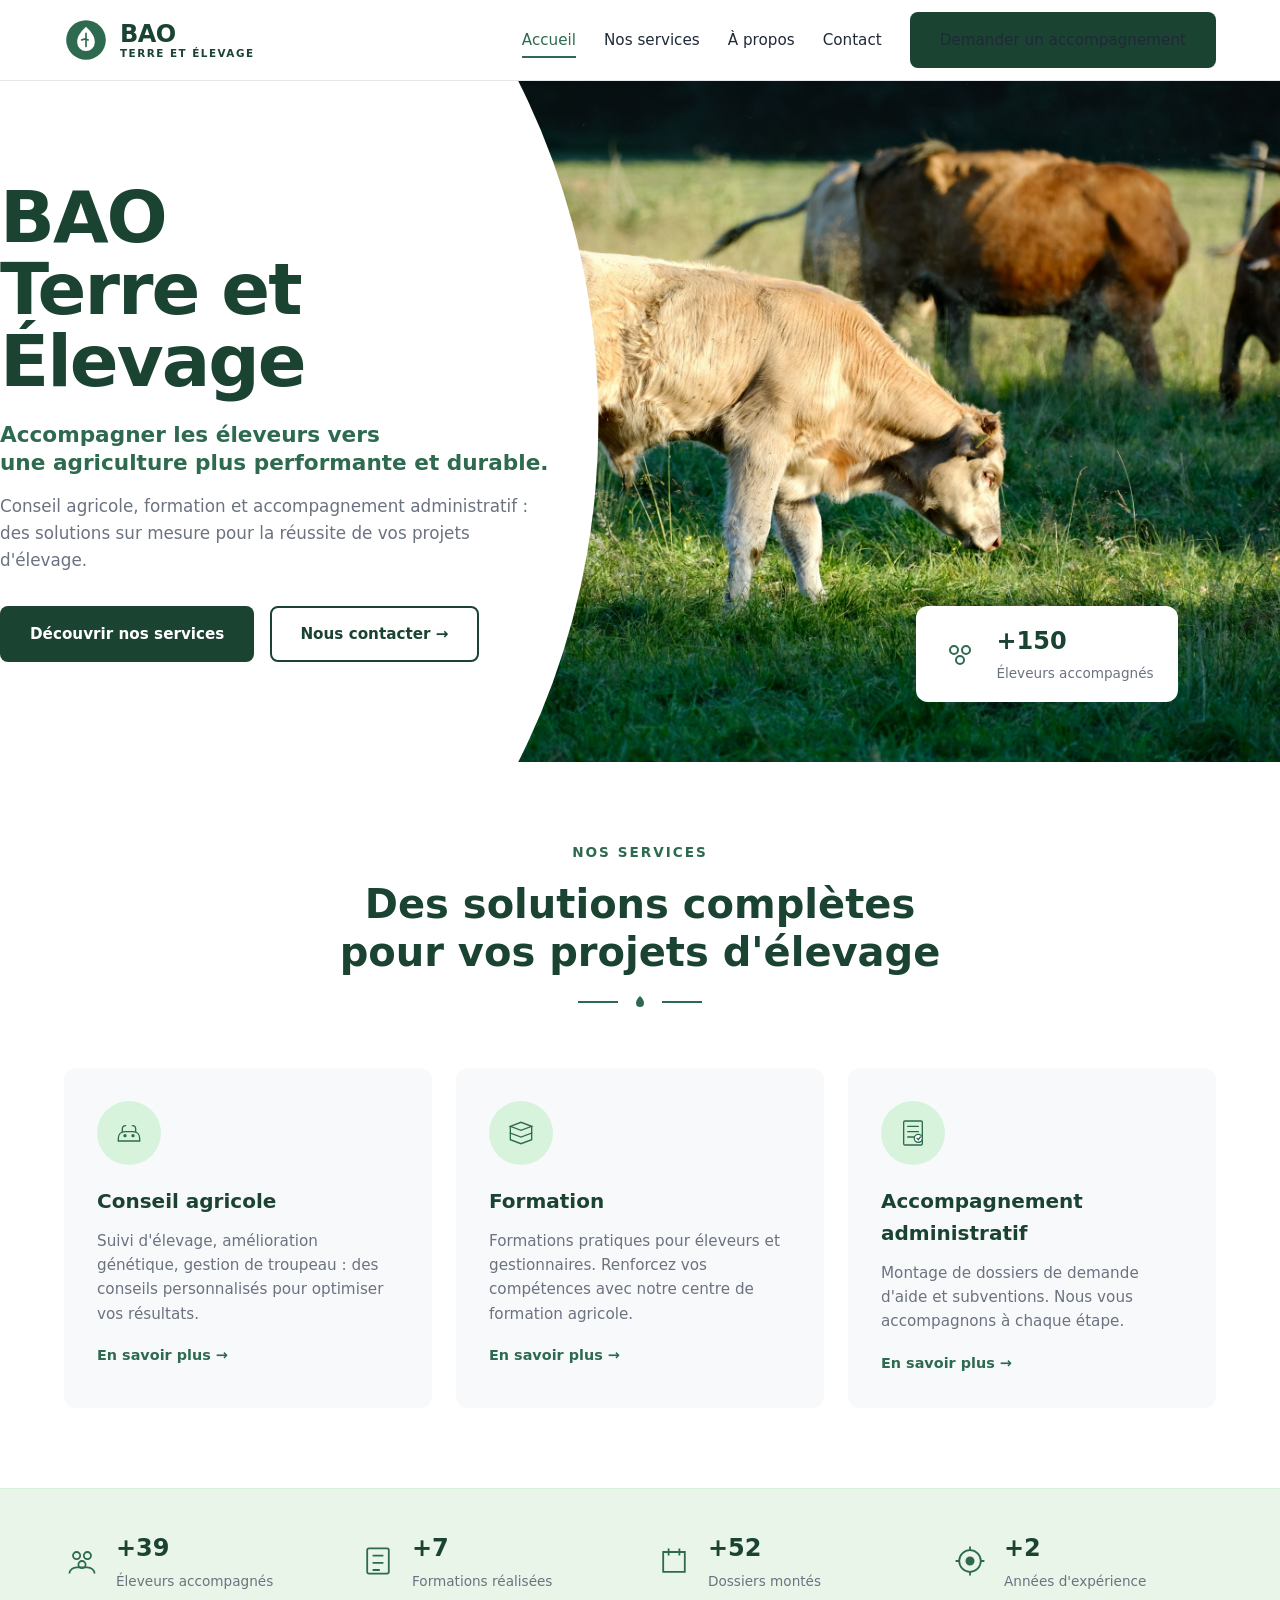
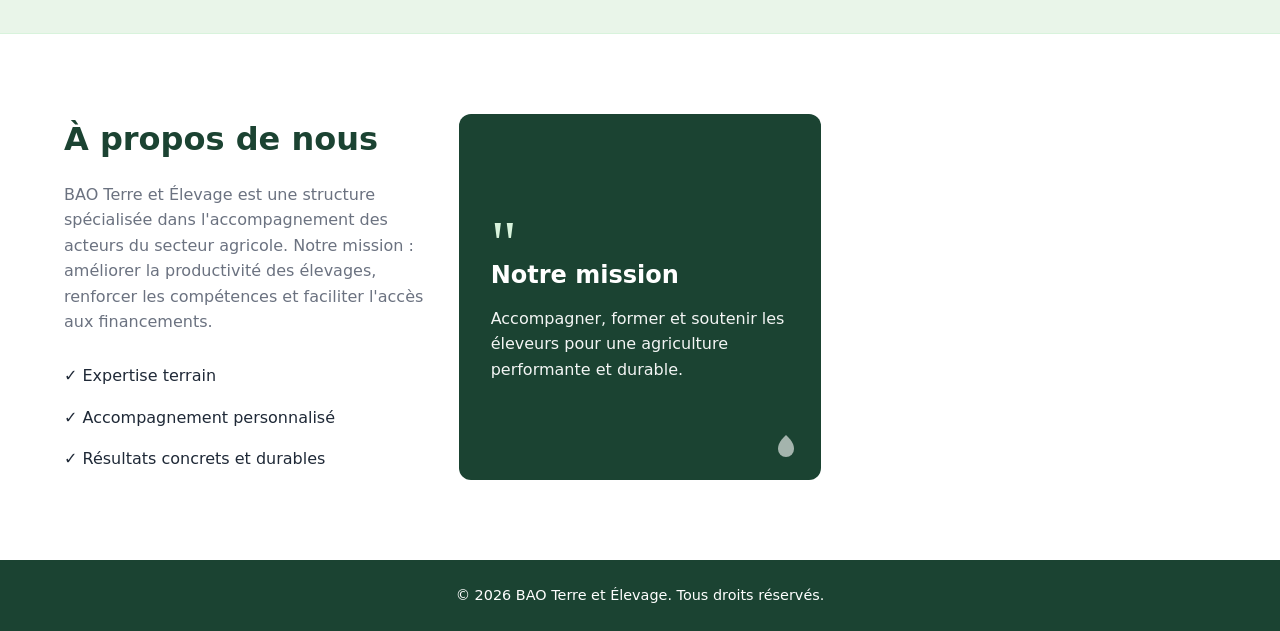
==== commit 5f1d2586: "menu bug fixed" ====
--- a/index.html
+++ b/index.html
@@ -21,7 +21,8 @@
                     <span class="logo-subtitle">TERRE ET ÉLEVAGE</span>
                 </div>
             </a>
-            <button class="menu-toggle" aria-label="Menu">☰</button>
+            <button class="menu-toggle" aria-label="Ouvrir le menu">☰</button>
+            
             <nav class="nav-links">
                 <a href="index.html" class="active">Accueil</a>
                 <a href="services.html">Nos services</a>
--- a/style.css
+++ b/style.css
@@ -114,12 +114,14 @@
 }
 
 .menu-toggle {
-    display: none;
+    display: none; /* Caché sur PC */
     background: none;
     border: none;
-    font-size: 1.8rem;
+    font-size: 2rem; /* Taille de l'icône */
+    color: var(--color-primary); /* Vert foncé */
     cursor: pointer;
-    color: var(--color-primary);
+    padding: 5px;
+    line-height: 1;
 }
 
 /* =========================================
@@ -827,4 +829,10 @@
     .companion-form { padding: 24px; }
     .checkbox-group { grid-template-columns: 1fr; }
     .form-sidebar { flex-direction: column; }
+}
+
+@media (max-width: 768px) {
+    .menu-toggle {
+        display: block; /* Affiché sur mobile */
+    }
 }
